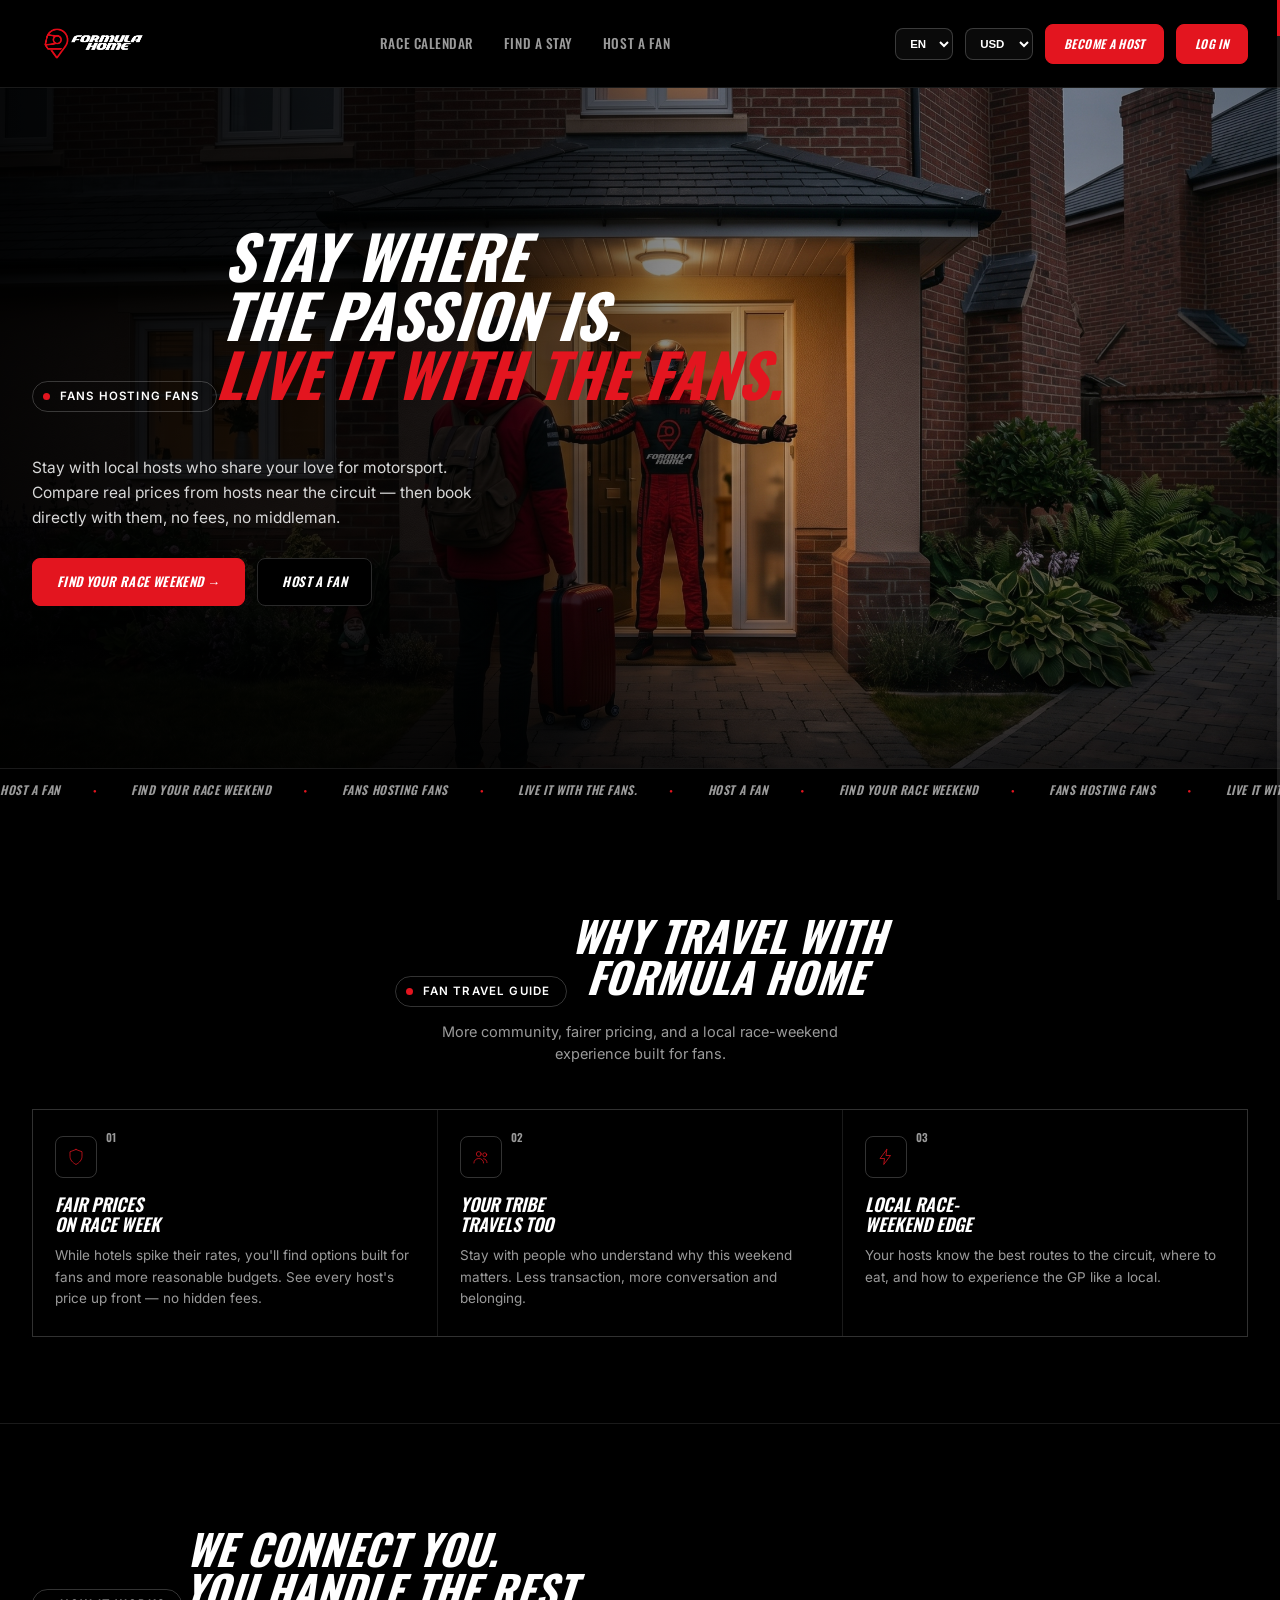
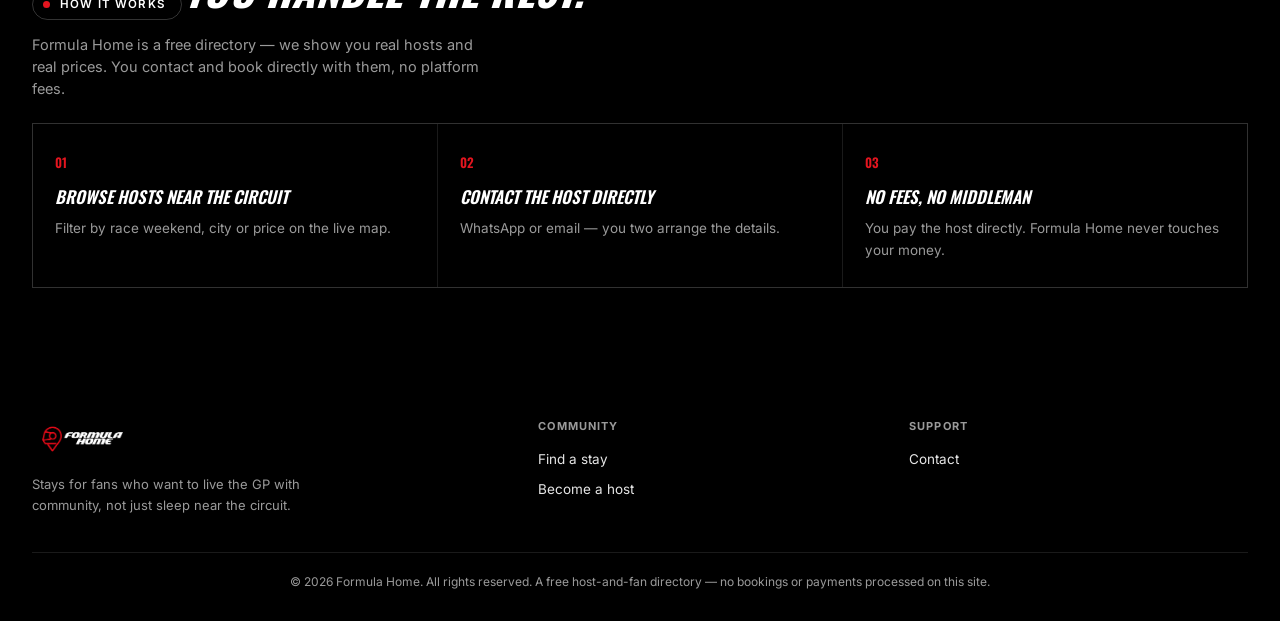
==== index.html @ 689ae849 "Formula Home: plataforma funcional (cuentas, anfitriones, reservas, chat, reseñas, admin) Co-Authore" ====
<!doctype html>
<html lang="es">
<head>
<meta charset="UTF-8" />
<meta name="viewport" content="width=device-width, initial-scale=1.0" />
<meta name="theme-color" content="#e20a16" />
<meta name="description" content="Formula Home conecta fans del motorsport con anfitriones y estadías para fines de semana de carrera." />
<title>Formula Home | Stay with motorsport fans</title>
<link rel="preconnect" href="https://fonts.googleapis.com">
<link rel="preconnect" href="https://fonts.gstatic.com" crossorigin>
<link href="https://fonts.googleapis.com/css2?family=Oswald:wght@400;500;600;700&family=Inter:wght@400;500;600;700&display=swap" rel="stylesheet">
<link rel="stylesheet" href="assets/style.css">
</head>
<body>

<div class="scroll-rail"><div class="fill" id="scroll-fill"></div></div>

<header class="nav">
  <div class="nav-top">
    <a href="index.html" class="logo"><img src="assets/logo.jpg" alt="Formula Home" /></a>
    <nav class="main-links">
      <a href="calendar.html" data-i18n="nav.calendar">Race calendar</a>
      <a href="search.html" data-i18n="nav.stay">Find a stay</a>
      <a href="host-register.html" data-i18n="nav.host">Host a fan</a>
    </nav>
    <div class="nav-right">
      <select class="lang-select" id="lang-select">
        <option value="en">EN</option>
        <option value="es">ES</option>
        <option value="pt">PT</option>
        <option value="fr">FR</option>
        <option value="de">DE</option>
        <option value="it">IT</option>
        <option value="ja">JA</option>
        <option value="zh">ZH</option>
      </select>
      <select class="currency-select" id="currency-select">
        <option value="USD">USD</option>
        <option value="EUR">EUR</option>
        <option value="GBP">GBP</option>
        <option value="ARS">ARS</option>
        <option value="BRL">BRL</option>
        <option value="MXN">MXN</option>
        <option value="JPY">JPY</option>
        <option value="CNY">CNY</option>
      </select>
      <a href="host-register.html" class="btn btn-small" data-i18n="nav.becomeHost">Become a host</a>
    </div>
    <button class="burger" id="burger" aria-label="Menu"><span></span><span></span><span></span></button>
  </div>
  <div class="mobile-menu" id="mobile-menu">
<div style="display:flex; gap:10px; margin:10px 0 4px;">
      <select class="lang-select" id="lang-select-mobile">
        <option value="en">EN</option>
        <option value="es">ES</option>
        <option value="pt">PT</option>
        <option value="fr">FR</option>
        <option value="de">DE</option>
        <option value="it">IT</option>
        <option value="ja">JA</option>
        <option value="zh">ZH</option>
      </select>
      <select class="currency-select" id="currency-select-mobile">
        <option value="USD">USD</option>
        <option value="EUR">EUR</option>
        <option value="GBP">GBP</option>
        <option value="ARS">ARS</option>
        <option value="BRL">BRL</option>
        <option value="MXN">MXN</option>
        <option value="JPY">JPY</option>
        <option value="CNY">CNY</option>
      </select>
    </div>
    <a href="calendar.html" data-i18n="nav.calendar">Race calendar</a>
    <a href="search.html" data-i18n="nav.stay">Find a stay</a>
    <a href="host-register.html" data-i18n="nav.host">Host a fan</a>
    <a href="host-register.html" class="btn" style="margin-top:8px;">Become a host</a>
  </div>
</header>

<main id="top">

  <section class="hero" style="padding:0; border-bottom:none;">
    <div class="hero-media">
      <img src="assets/hero.jpg" alt="Anfitrión con traje de motorsport recibiendo a un fan en la puerta de su casa" />
      <div class="hero-scrim"></div>
      <div class="hero-content">
        <div class="inner">
          <div class="eyebrow"><span class="dot"></span><span data-i18n="hero.eyebrow">Fans hosting fans</span></div>
          <h1 class="headline"><span data-i18n="hero.title1">Stay where</span><br/><span data-i18n="hero.title2">the passion is.</span><span class="accent" data-i18n="hero.title3">Live it with the fans.</span></h1>
          <p class="sub" data-i18n="hero.sub">Stay with local hosts who share your love for motorsport. Compare real prices from hosts near the circuit — then book directly with them, no fees, no middleman.</p>
          <div class="hero-actions">
            <a href="calendar.html" class="btn" data-i18n="hero.cta1">Find your race weekend →</a>
            <a href="host-register.html" class="btn btn-ghost" data-i18n="hero.cta2">Host a fan</a>
          </div>
          <div class="live-count" id="live-count"></div>
        </div>
      </div>
    </div>
    <div class="ticker-strip">
      <div class="ticker-track">
        <span data-i18n="hero.cta2">Host a fan</span><span data-i18n="ticker.findRace">Find your race weekend</span><span data-i18n="hero.eyebrow">Fans hosting fans</span><span data-i18n="hero.title3">Live it with the fans.</span>
        <span data-i18n="hero.cta2">Host a fan</span><span data-i18n="ticker.findRace">Find your race weekend</span><span data-i18n="hero.eyebrow">Fans hosting fans</span><span data-i18n="hero.title3">Live it with the fans.</span>
      </div>
    </div>
  </section>

  <section id="como-funciona">
    <div class="wrap">
      <div class="sec-head" style="text-align:center; margin:0 auto 44px; max-width:640px;">
        <div class="eyebrow" style="margin:0 auto;"><span class="dot"></span><span data-i18n="why.eyebrow">Fan travel guide</span></div>
        <h2 class="headline"><span data-i18n="why.title1">Why travel with</span><br/><span data-i18n="why.title2">Formula Home</span></h2>
        <p style="margin-left:auto; margin-right:auto;" data-i18n="why.sub">More community, fairer pricing, and a local race-weekend experience built for fans.</p>
      </div>
      <div class="why-grid">
        <div class="why-card">
          <div class="icon"><span class="num">01</span>
            <svg viewBox="0 0 24 24" fill="none" stroke-linecap="round" stroke-linejoin="round"><path d="M12 2l8 3v6c0 5-3.5 8.5-8 11-4.5-2.5-8-6-8-11V5l8-3z"/></svg>
          </div>
          <h3 data-i18n="why.card1.title">Fair prices<br/>on race week</h3>
          <p data-i18n="why.card1.body">While hotels spike their rates, you'll find options built for fans and more reasonable budgets. See every host's price up front — no hidden fees.</p>
        </div>
        <div class="why-card">
          <div class="icon"><span class="num">02</span>
            <svg viewBox="0 0 24 24" fill="none" stroke-linecap="round" stroke-linejoin="round"><circle cx="9" cy="8" r="3.2"/><path d="M2.5 20c0-3.5 2.9-6 6.5-6s6.5 2.5 6.5 6"/><circle cx="17" cy="9" r="2.6"/><path d="M15.5 14.3c2.7.4 4.5 2.4 4.5 5.2"/></svg>
          </div>
          <h3 data-i18n="why.card2.title">Your tribe<br/>travels too</h3>
          <p data-i18n="why.card2.body">Stay with people who understand why this weekend matters. Less transaction, more conversation and belonging.</p>
        </div>
        <div class="why-card">
          <div class="icon"><span class="num">03</span>
            <svg viewBox="0 0 24 24" fill="none" stroke-linecap="round" stroke-linejoin="round"><path d="M13 2 4 14h6l-1 8 9-12h-6l1-8z"/></svg>
          </div>
          <h3 data-i18n="why.card3.title">Local race-<br/>weekend edge</h3>
          <p data-i18n="why.card3.body">Your hosts know the best routes to the circuit, where to eat, and how to experience the GP like a local.</p>
        </div>
      </div>
    </div>
  </section>

  <section id="como-funciona-2" style="border-bottom:none;">
    <div class="wrap">
      <div class="sec-head" style="margin-bottom:24px;">
        <div class="eyebrow"><span class="dot"></span><span data-i18n="how.eyebrow">How it works</span></div>
        <h2 class="headline"><span data-i18n="how.title1">We connect you.</span><br/><span data-i18n="how.title2">You handle the rest.</span></h2>
        <p data-i18n="how.sub">Formula Home is a free directory — we show you real hosts and real prices. You contact and book directly with them, no platform fees.</p>
      </div>
      <div class="how-grid">
        <div class="how-card">
          <span class="step-num">01</span>
          <h4 data-i18n="how.card1.title">Browse hosts near the circuit</h4>
          <p data-i18n="how.card1.body">Filter by race weekend, city or price on the live map.</p>
        </div>
        <div class="how-card">
          <span class="step-num">02</span>
          <h4 data-i18n="how.card2.title">Contact the host directly</h4>
          <p data-i18n="how.card2.body">WhatsApp or email — you two arrange the details.</p>
        </div>
        <div class="how-card">
          <span class="step-num">03</span>
          <h4 data-i18n="how.card3.title">No fees, no middleman</h4>
          <p data-i18n="how.card3.body">You pay the host directly. Formula Home never touches your money.</p>
        </div>
      </div>
    </div>
  </section>

</main>

<footer>
  <div class="wrap">
    <div class="foot-top">
      <div class="foot-brand">
        <img src="assets/logo.jpg" alt="Formula Home" />
        <p data-i18n="foot.tagline">Stays for fans who want to live the GP with community, not just sleep near the circuit.</p>
      </div>
      <div class="foot-col">
        <h4 data-i18n="foot.community">Community</h4>
        <a href="search.html" data-i18n="nav.stay">Find a stay</a>
        <a href="host-register.html" data-i18n="foot.becomeHost">Become a host</a>
      </div>
      <div class="foot-col">
        <h4 data-i18n="foot.support">Support</h4>
        <a href="mailto:info@formula-home.com" data-i18n="foot.contact">Contact</a>
      </div>
    </div>
    <div class="foot-bottom" data-i18n="foot.copyright">© 2026 Formula Home. All rights reserved. A free host-and-fan directory — no bookings or payments processed on this site.</div>
  </div>
</footer>

<script src="assets/supabase.js"></script>
<script src="assets/i18n.js"></script>
<script src="assets/i18n-platform.js"></script>
<script src="assets/config.js"></script>
<script src="assets/app.js"></script>
<script>
  document.getElementById('burger').addEventListener('click', () => {
    document.getElementById('mobile-menu').classList.toggle('open');
  });

  // language + currency (desktop + mobile controls kept in sync)
  applyI18n();
  const langSelects = [document.getElementById('lang-select'), document.getElementById('lang-select-mobile')].filter(Boolean);
  const currencySelects = [document.getElementById('currency-select'), document.getElementById('currency-select-mobile')].filter(Boolean);
  langSelects.forEach(sel => { sel.value = getLang(); sel.addEventListener('change', () => {
    setLang(sel.value);
    langSelects.forEach(s => s.value = sel.value);
    if(typeof onLangChange === 'function') onLangChange();
  }); });
  currencySelects.forEach(sel => { sel.value = getDisplayCurrency(); sel.addEventListener('change', () => {
    setDisplayCurrency(sel.value);
    currencySelects.forEach(s => s.value = sel.value);
    if(typeof onCurrencyChange === 'function') onCurrencyChange();
  }); });

  const fill = document.getElementById('scroll-fill');
  window.addEventListener('scroll', () => {
    const h = document.documentElement;
    const pct = (h.scrollTop) / (h.scrollHeight - h.clientHeight) * 100;
    fill.style.height = Math.max(4, pct) + '%';
  });

  const revealEls = document.querySelectorAll('section');
  revealEls.forEach(el => el.classList.add('reveal'));
  const io = new IntersectionObserver((entries) => {
    entries.forEach(entry => { if(entry.isIntersecting){ entry.target.classList.add('in'); } });
  }, { threshold: 0.08 });
  revealEls.forEach(el => io.observe(el));

  // live host count
  let liveHostCount = null;
  function renderLiveCount(){
    if(liveHostCount === null) return;
    document.getElementById('live-count').innerHTML =
      `<span class="dot-live"></span> ${liveHostCount} ${t('hero.liveCountSuffix')}`;
  }
  function onLangChange(){ renderLiveCount(); }
  FH.initNav();
  (async () => {
    try{
      const { count, error } = await supabaseClient
        .from('hosts')
        .select('id', { count: 'exact', head: true })
        .eq('status', 'approved');
      if(!error && count !== null){
        liveHostCount = count;
        renderLiveCount();
      }
    }catch(e){}
  })();
</script>

</body>
</html>
---- assets/style.css ----
:root{
  --bg:#000000;
  --panel:#0a0a0a;
  --red:#e3151f;
  --red-dark:#a80d15;
  --line: rgba(255,255,255,0.10);
  --line-strong: rgba(255,255,255,0.20);
  --steel:#9a9a9a;
}
*{box-sizing:border-box; margin:0; padding:0;}
html{scroll-behavior:smooth;}
body{
  background:var(--bg);
  color:#fff;
  font-family:'Inter', sans-serif;
  line-height:1.5;
  overflow-x:hidden;
}
a{color:inherit; text-decoration:none;}
img{display:block; max-width:100%;}
button{font-family:inherit; cursor:pointer;}
::selection{ background:var(--red); color:#fff; }
:focus-visible{ outline:2px solid var(--red); outline-offset:3px; }
.wrap{ max-width:1320px; margin:0 auto; padding:0 24px; }
@media(min-width:640px){ .wrap{ padding:0 32px; } }

.headline{
  font-family:'Oswald', sans-serif;
  font-weight:700;
  font-style:italic;
  text-transform:uppercase;
  letter-spacing:0.005em;
  transform:skewX(-4deg);
  display:inline-block;
  line-height:0.98;
}
.eyebrow{
  display:inline-flex; align-items:center; gap:10px;
  border:1px solid var(--line-strong);
  border-radius:999px;
  padding:6px 16px 6px 10px;
  font-size:11.5px; letter-spacing:0.1em; text-transform:uppercase; color:#fff;
  font-weight:600;
}
.eyebrow .dot{ width:7px; height:7px; border-radius:50%; background:var(--red); flex-shrink:0; }

@media (prefers-reduced-motion: reduce){
  *{ animation-duration:0.01ms !important; animation-iteration-count:1 !important; transition-duration:0.01ms !important; scroll-behavior:auto !important; }
}

.scroll-rail{ position:fixed; top:0; right:0; width:3px; height:100vh; z-index:200; background:var(--line); }
.scroll-rail .fill{ position:absolute; top:0; left:0; width:100%; background:var(--red); height:14%; }

/* ---------- NAV ---------- */
header.nav{ position:sticky; top:0; z-index:100; background:#000; border-bottom:1px solid var(--line); }
.nav-top{
  max-width:1320px; margin:0 auto; padding:16px 20px;
  display:flex; align-items:center; justify-content:space-between; gap:16px;
}
@media(min-width:640px){ .nav-top{ padding:18px 32px; } }
.logo img{ height:42px; width:auto; }
@media(min-width:640px){ .logo img{ height:51px; } }
.main-links{ display:none; gap:30px; }
@media(min-width:820px){ .main-links{ display:flex; } }
.main-links a{ font-family:'Oswald',sans-serif; font-weight:500; font-size:13.5px; text-transform:uppercase; letter-spacing:0.04em; color:var(--steel); }
.main-links a:hover, .main-links a.active-link{ color:#fff; }
.nav-right{ display:none; align-items:center; gap:12px; }
@media(min-width:820px){ .nav-right{ display:flex; } }
.lang-select, .currency-select{
  background:#0a0a0a; border:1px solid var(--line-strong); border-radius:8px;
  color:#fff; font-size:11.5px; font-weight:700; padding:8px 10px; cursor:pointer;
}
.lang-select{ max-width:92px; }

/* ---------- package builder ---------- */
.pkg-box{ border:1px solid var(--line-strong); border-radius:12px; padding:24px; margin-top:24px; }
.pkg-step{ display:flex; gap:14px; align-items:flex-start; padding:16px 0; border-top:1px solid var(--line); }
.pkg-step:first-child{ border-top:none; }
.pkg-step .step-badge{
  width:26px; height:26px; border-radius:50%; border:1px solid var(--line-strong); flex-shrink:0;
  display:flex; align-items:center; justify-content:center; font-size:12px; font-weight:700; font-family:'Oswald',sans-serif;
}
.pkg-step.done .step-badge{ background:var(--red); border-color:var(--red); }
.pkg-step .step-body{ flex:1; }
.pkg-step .step-body b{ font-family:'Oswald',sans-serif; font-weight:600; font-style:italic; font-size:14.5px; text-transform:uppercase; display:block; margin-bottom:6px; }
.pkg-step .step-body p{ font-size:13px; color:var(--steel); margin-bottom:10px; }
.pkg-inline-row{ display:flex; gap:10px; flex-wrap:wrap; align-items:center; }
.pkg-inline-row input, .pkg-inline-row select{
  background:#0a0a0a; border:1px solid var(--line-strong); border-radius:8px; padding:9px 12px; color:#fff; font-size:13px;
}
.pkg-inline-row input[type=number]{ width:110px; }
.pkg-add-btn{
  background:transparent; border:1px solid var(--red); color:var(--red); border-radius:8px; padding:9px 16px;
  font-family:'Oswald',sans-serif; font-weight:600; font-style:italic; font-size:12.5px; text-transform:uppercase;
}
.pkg-summary{ background:#0a0a0a; border:1px solid var(--line-strong); border-radius:10px; padding:20px; margin-top:20px; display:none; }
.pkg-summary.show{ display:block; }
.pkg-summary .row{ display:flex; justify-content:space-between; padding:9px 0; border-bottom:1px solid var(--line); font-size:13.5px; }
.pkg-summary .row:last-of-type{ border-bottom:none; }
.pkg-summary .row.total{ font-family:'Oswald',sans-serif; font-weight:700; font-size:16px; color:var(--red); border-top:1px solid var(--line-strong); margin-top:6px; padding-top:14px; }
.pkg-actions{ display:flex; gap:10px; margin-top:16px; flex-wrap:wrap; }

/* motorsport tips */
.tips-list{ display:flex; flex-direction:column; gap:12px; }
.tip-row{ display:flex; gap:12px; align-items:flex-start; border:1px solid var(--line-strong); border-radius:10px; padding:16px; }
.tip-row .flag{ width:26px; height:26px; border-radius:6px; background:rgba(227,21,31,0.15); border:1px solid var(--red); flex-shrink:0; display:flex; align-items:center; justify-content:center; font-size:12px; }
.tip-row p{ font-size:13.5px; color:#ddd; line-height:1.6; }

@media print{
  header.nav, footer, .plan-section:not(.print-section){ display:none !important; }
  body{ background:#fff; color:#000; }
}

.burger{ display:flex; flex-direction:column; justify-content:center; gap:5px; width:26px; height:20px; background:none; border:none; }
.burger span{ display:block; height:2px; background:#fff; border-radius:1px; }
@media(min-width:820px){ .burger{ display:none; } }
.mobile-menu{
  display:none; flex-direction:column; gap:2px; padding:0 20px 18px; border-top:1px solid var(--line);
}
.mobile-menu.open{ display:flex; padding-top:14px; }
.mobile-menu a{ padding:12px 4px; font-family:'Oswald',sans-serif; font-weight:500; font-size:14px; text-transform:uppercase; border-bottom:1px solid var(--line); }

.btn{
  display:inline-flex; align-items:center; gap:8px;
  padding:13px 24px;
  font-family:'Oswald',sans-serif; font-weight:600; font-style:italic; font-size:13px;
  text-transform:uppercase; letter-spacing:0.03em;
  border-radius:8px; border:1px solid var(--red);
  background:var(--red); color:#fff;
  transition:background .2s, transform .15s;
}
.btn:hover{ background:var(--red-dark); transform:translateY(-1px); }
.btn-ghost{ background:#000; border:1px solid #2a2a2a; }
.btn-ghost:hover{ background:#111; transform:none; }
.btn-small{ padding:10px 18px; font-size:12px; }

/* ---------- HERO ---------- */
.hero{ position:relative; }
.hero-media{ position:relative; height:min(78vh, 680px); min-height:420px; overflow:hidden; }
.hero-media img{ width:100%; height:100%; object-fit:cover; object-position:65% 30%; }
.hero-scrim{
  position:absolute; inset:0;
  background:
    linear-gradient(90deg, rgba(0,0,0,0.94) 0%, rgba(0,0,0,0.78) 36%, rgba(0,0,0,0.2) 66%, rgba(0,0,0,0.4) 100%),
    linear-gradient(0deg, rgba(0,0,0,0.6) 0%, transparent 30%);
}
.hero-content{ position:absolute; inset:0; display:flex; flex-direction:column; justify-content:center; padding:0 20px; }
@media(min-width:640px){ .hero-content{ padding:0 32px; } }
.hero-content .inner{ max-width:1320px; margin:0 auto; width:100%; }
.hero .eyebrow{ margin-bottom:22px; }
.hero h1{ font-size:clamp(30px, 6.5vw, 60px); color:#fff; max-width:720px; }
.hero h1 .accent{ color:var(--red); display:block; }
.hero p.sub{ max-width:460px; margin-top:22px; color:#d8d8d8; font-size:14.5px; line-height:1.6; }
@media(min-width:640px){ .hero p.sub{ font-size:15.5px; } }
.hero-actions{ display:flex; gap:12px; margin-top:28px; flex-wrap:wrap; }
.live-count{ margin-top:24px; font-size:12.5px; color:var(--steel); display:flex; align-items:center; gap:8px; }
.dot-live{ width:7px; height:7px; border-radius:50%; background:#4ade80; display:inline-block; animation:pulse 2s infinite; }
@keyframes pulse{ 0%,100%{opacity:1;} 50%{opacity:.35;} }

.ticker-strip{ border-top:1px solid var(--line); overflow:hidden; white-space:nowrap; }
.ticker-track{ display:inline-flex; align-items:center; gap:34px; padding:12px 0; animation: ticker 26s linear infinite; }
@keyframes ticker{ 0%{ transform:translateX(0); } 100%{ transform:translateX(-50%); } }
.ticker-track span{
  font-family:'Oswald',sans-serif; font-weight:600; font-style:italic;
  font-size:12px; text-transform:uppercase; letter-spacing:0.05em; color:var(--steel);
  display:inline-flex; align-items:center; gap:10px;
}
.ticker-track span::after{ content:'●'; color:var(--red); font-size:6px; margin-left:22px; }

/* ---------- SECTIONS ---------- */
section{ padding:64px 0; border-bottom:1px solid var(--line); }
@media(min-width:640px){ section{ padding:86px 0; } }
.sec-head{ margin-bottom:36px; }
@media(min-width:640px){ .sec-head{ margin-bottom:44px; } }
.sec-head h2{ font-size:clamp(26px, 5vw, 42px); margin-top:18px; color:#fff; }
.sec-head p{ color:var(--steel); margin-top:14px; max-width:460px; font-size:14.5px; }

.why-grid{ display:grid; grid-template-columns:1fr; gap:1px; background:var(--line); border:1px solid var(--line); margin-top:8px; }
@media(min-width:640px){ .why-grid{ grid-template-columns:repeat(3,1fr); } }
.why-card{ background:#000; padding:26px 22px; }
.why-card .icon{
  width:42px; height:42px; border-radius:8px; border:1px solid var(--line-strong);
  display:flex; align-items:center; justify-content:center; margin-bottom:16px; position:relative;
}
.why-card .icon svg{ width:18px; height:18px; stroke:var(--red); }
.why-card .num{ position:absolute; top:-8px; left:50px; font-family:'Oswald',sans-serif; font-size:11px; color:var(--steel); font-weight:600; }
.why-card h3{ font-family:'Oswald',sans-serif; font-weight:600; font-style:italic; font-size:18px; text-transform:uppercase; line-height:1.15; margin-bottom:10px; }
.why-card p{ font-size:13.5px; color:var(--steel); line-height:1.6; }

.how-grid{ display:grid; grid-template-columns:1fr; gap:1px; background:var(--line); border:1px solid var(--line); margin-top:8px; }
@media(min-width:640px){ .how-grid{ grid-template-columns:repeat(3,1fr); } }
.how-card{ background:#000; padding:26px 22px; }
.how-card .step-num{ font-family:'Oswald',sans-serif; color:var(--red); font-size:13px; font-weight:600; }
.how-card h4{ font-family:'Oswald',sans-serif; font-weight:600; font-style:italic; font-size:17px; text-transform:uppercase; margin:10px 0 8px; }
.how-card p{ font-size:13.5px; color:var(--steel); line-height:1.6; }

/* ---------- FOOTER ---------- */
footer{ padding:44px 0 30px; }
.foot-top{ display:grid; grid-template-columns:1fr; gap:32px; }
@media(min-width:820px){ .foot-top{ grid-template-columns:1.4fr 1fr 1fr; } }
.foot-brand img{ height:42px; margin-bottom:14px; }
.foot-brand p{ color:var(--steel); font-size:13px; max-width:280px; line-height:1.6; }
.foot-col h4{ font-size:11px; letter-spacing:0.1em; text-transform:uppercase; color:var(--steel); margin-bottom:14px; }
.foot-col a{ display:block; font-size:13.5px; color:#e6e6e6; margin-bottom:10px; }
.foot-col a:hover{ color:var(--red); }
.foot-bottom{ margin-top:36px; padding-top:20px; border-top:1px solid var(--line); text-align:center; font-size:12px; color:var(--steel); }

.reveal{ opacity:0; transform:translateY(16px); transition:opacity .6s ease, transform .6s ease; }
.reveal.in{ opacity:1; transform:translateY(0); }

/* ===== Platform (accounts, bookings, panels) ===== */
.form-page{ padding:48px 0 90px; }
.form-head{ max-width:640px; margin-bottom:36px; }
.form-head p{ color:var(--steel); margin-top:14px; font-size:15px; }
.field-group{ margin-bottom:18px; }
.field-group label{ display:block; font-size:11.5px; letter-spacing:0.06em; text-transform:uppercase; color:var(--steel); margin-bottom:8px; font-weight:600; }
.field-group input, .field-group select, .field-group textarea{
  width:100%; background:#0a0a0a; border:1px solid var(--line-strong); border-radius:8px;
  padding:13px 16px; color:#fff; font-family:'Inter',sans-serif; font-size:14px;
}
.field-group input:focus, .field-group select:focus, .field-group textarea:focus{ outline:none; border-color:var(--red); }
.field-row{ display:grid; grid-template-columns:1fr 1fr; gap:14px; }
.status-msg{ margin-top:14px; font-size:13.5px; min-height:1em; }
.status-msg.ok{ color:#4ade80; } .status-msg.err{ color:#f87171; }
.panel{ background:var(--panel); border:1px solid var(--line); border-radius:14px; padding:22px; margin-bottom:18px; }
.panel h3{ font-family:'Oswald',sans-serif; text-transform:uppercase; font-size:18px; letter-spacing:0.02em; margin-bottom:14px; }
.panel-head{ display:flex; align-items:center; justify-content:space-between; gap:12px; flex-wrap:wrap; margin-bottom:14px; }
.panel-head h3{ margin:0; }
.muted{ color:var(--steel); font-size:13.5px; }
.btn-row{ display:flex; gap:10px; flex-wrap:wrap; margin-top:12px; }
.btn-danger{ background:#2a0a0c; border:1px solid #5a1a1e; }
.btn-danger:hover{ background:#3a0d10; transform:none; }
.btn[disabled]{ opacity:0.55; cursor:not-allowed; }
.badge{ display:inline-block; font-size:11px; font-weight:700; letter-spacing:0.05em; text-transform:uppercase; padding:4px 10px; border-radius:999px; border:1px solid var(--line-strong); color:#ddd; }
.b-requested,.b-pending{ border-color:#a16207; color:#facc15; }
.b-accepted,.b-approved{ border-color:#166534; color:#4ade80; }
.b-declined,.b-rejected,.b-cancelled{ border-color:#7f1d1d; color:#f87171; }
.b-paused{ border-color:#52525b; color:#a1a1aa; }
.auth-card{ max-width:460px; }
.tabs{ display:flex; gap:8px; margin-bottom:22px; }
.tab{ flex:1; padding:12px; border:1px solid var(--line-strong); border-radius:999px; background:transparent; color:#fff; font-weight:600; font-size:13px; }
.tab.active{ background:var(--red); border-color:var(--red); }
.link-btn{ background:none; border:none; color:var(--steel); text-decoration:underline; font-size:13px; padding:0; margin-top:10px; }
.item{ border:1px solid var(--line); border-radius:12px; padding:16px; margin-bottom:12px; background:#050505; }
.item-top{ display:flex; justify-content:space-between; gap:12px; flex-wrap:wrap; align-items:flex-start; }
.item h4{ font-size:16px; margin-bottom:2px; }
.item .sub{ color:var(--steel); font-size:13px; }
.item .msg{ margin-top:8px; font-size:13.5px; color:#ddd; border-left:2px solid var(--line-strong); padding-left:10px; }
.contact-box{ margin-top:10px; padding:10px 12px; border:1px dashed var(--line-strong); border-radius:8px; font-size:13.5px; }
.thumb-row{ display:flex; gap:10px; flex-wrap:wrap; margin-top:8px; }
.thumb{ position:relative; width:96px; height:72px; border-radius:8px; overflow:hidden; border:1px solid var(--line-strong); }
.thumb img{ width:100%; height:100%; object-fit:cover; }
.thumb button{ position:absolute; top:3px; right:3px; background:rgba(0,0,0,0.75); color:#fff; border:none; border-radius:6px; font-size:11px; padding:2px 6px; }
.th-list{ max-height:240px; overflow:auto; display:flex; flex-direction:column; gap:8px; margin:10px 0; padding:4px; }
.th-msg{ max-width:82%; padding:8px 12px; border-radius:12px; font-size:13.5px; background:#151515; }
.th-msg.mine{ align-self:flex-end; background:rgba(227,21,31,0.22); }
.th-time{ font-size:10.5px; color:var(--steel); margin-top:2px; }
.th-empty{ color:var(--steel); font-size:13px; }
.th-form{ display:flex; gap:8px; } .th-form input{ flex:1; background:#0a0a0a; border:1px solid var(--line-strong); border-radius:8px; padding:10px 12px; color:#fff; font-size:14px; }
.stars{ display:inline-flex; gap:4px; } .stars button{ background:none; border:none; font-size:24px; color:#444; padding:0; } .stars button.on{ color:#facc15; }
.stat-row{ display:grid; grid-template-columns:repeat(auto-fit,minmax(140px,1fr)); gap:12px; margin-bottom:18px; }
.stat{ background:var(--panel); border:1px solid var(--line); border-radius:12px; padding:16px; } .stat b{ display:block; font-size:26px; font-family:'Oswald',sans-serif; } .stat span{ color:var(--steel); font-size:12px; text-transform:uppercase; letter-spacing:0.05em; }
/* listing page */
.ls-grid{ display:grid; grid-template-columns:1fr; gap:28px; }
@media(min-width:900px){ .ls-grid{ grid-template-columns:1.4fr 1fr; } }
.gallery{ display:grid; grid-template-columns:2fr 1fr; gap:8px; margin-bottom:22px; }
.gallery img{ width:100%; height:100%; object-fit:cover; border-radius:10px; }
.gallery .g-main{ grid-row:span 2; min-height:260px; } .gallery.one{ grid-template-columns:1fr; }
.ph-empty{ background:#0a0a0a; border:1px dashed var(--line-strong); border-radius:10px; min-height:200px; display:flex; align-items:center; justify-content:center; color:var(--steel); margin-bottom:22px; }
.book-box{ position:sticky; top:96px; }
.price-big{ font-family:'Oswald',sans-serif; font-size:30px; }
.busy-list{ font-size:13px; color:var(--steel); margin-top:6px; }
#ls-map{ height:260px; border-radius:10px; border:1px solid var(--line-strong); margin-top:12px; }
.review{ border-top:1px solid var(--line); padding:12px 0; font-size:14px; } .review .who{ font-weight:600; } .review .rt{ color:#facc15; }
.host-card .thumb-card{ width:100%; height:120px; object-fit:cover; border-radius:8px; margin-bottom:10px; }
.fh-acct{ white-space:nowrap; }
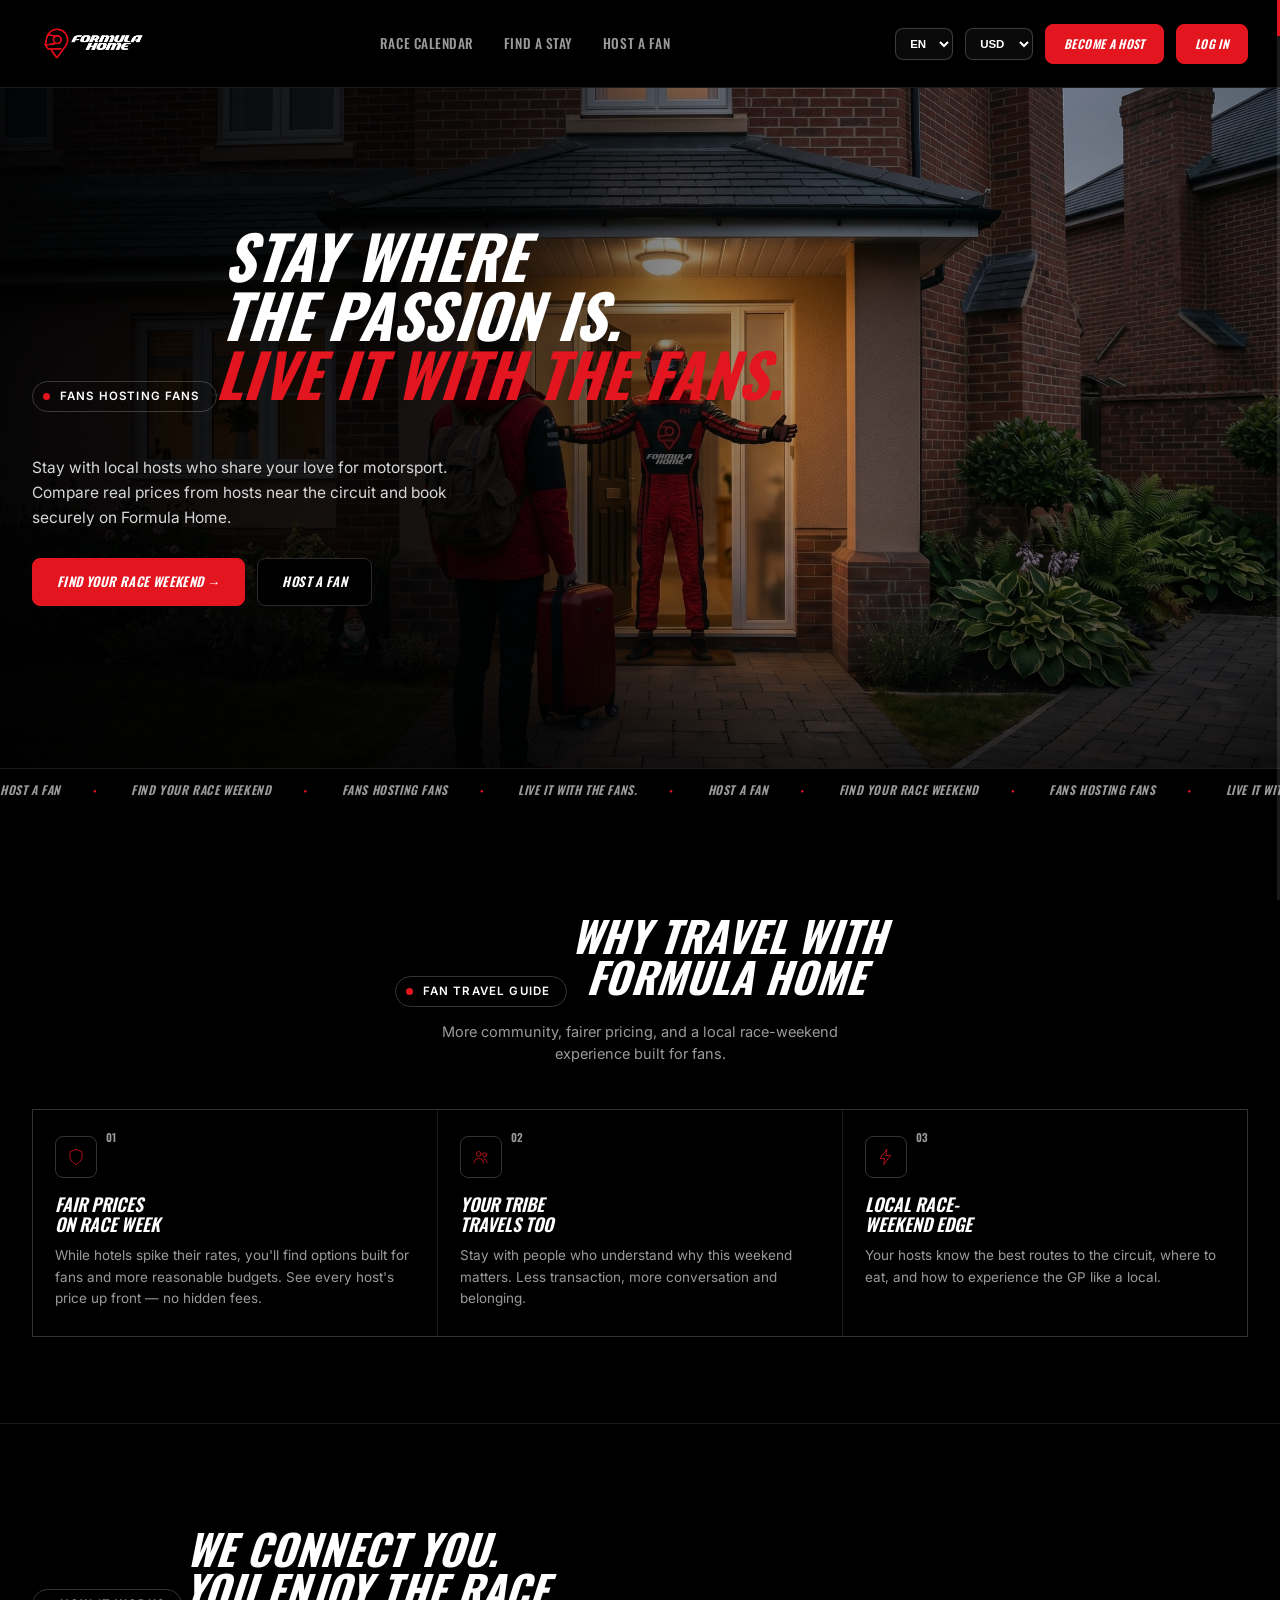
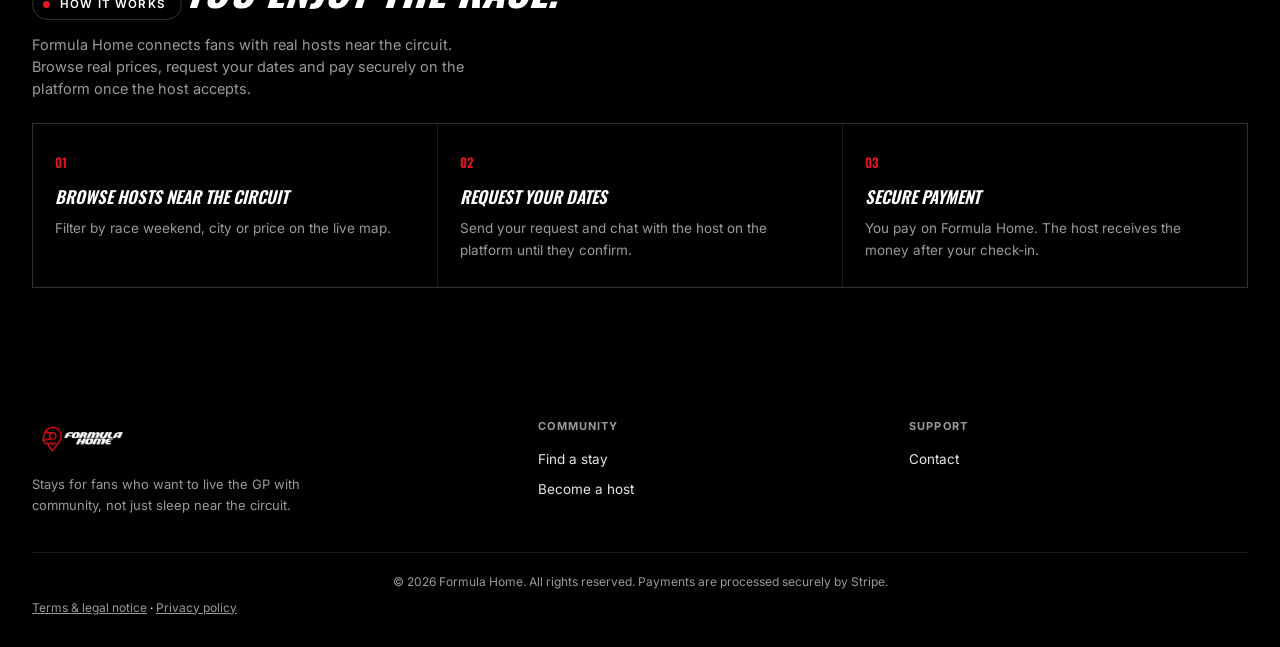
==== commit eef4699c: "Casas de ejemplo (link ?demo=1), ficha del anfitrión y marca EJEMPLO; ocultas del sitio público Co-A" ====
--- a/index.html
+++ b/index.html
@@ -241,7 +241,8 @@
       const { count, error } = await supabaseClient
         .from('hosts')
         .select('id', { count: 'exact', head: true })
-        .eq('status', 'approved');
+        .eq('status', 'approved')
+        .eq('is_demo', false);
       if(!error && count !== null){
         liveHostCount = count;
         renderLiveCount();
--- a/assets/style.css
+++ b/assets/style.css
@@ -274,3 +274,70 @@
 .review{ border-top:1px solid var(--line); padding:12px 0; font-size:14px; } .review .who{ font-weight:600; } .review .rt{ color:#facc15; }
 .host-card .thumb-card{ width:100%; height:120px; object-fit:cover; border-radius:8px; margin-bottom:10px; }
 .fh-acct{ white-space:nowrap; }
+
+/* checkbox chips (rules / amenities) */
+.chip-grid{ display:flex; flex-wrap:wrap; gap:8px; margin-top:6px; }
+.chip-check{ position:relative; cursor:pointer; }
+.chip-check input{ position:absolute; opacity:0; pointer-events:none; }
+.chip-check span.chip{ display:inline-flex; align-items:center; gap:8px; padding:10px 14px; border:1px solid var(--line); border-radius:999px; font-size:14px; background:var(--panel); color:var(--muted,#a1a1aa); transition:.12s; user-select:none; }
+.chip-check input:checked + span.chip{ border-color:var(--red,#e20a16); background:rgba(226,10,22,.14); color:#fff; }
+.chip-check input:focus-visible + span.chip{ outline:2px solid var(--red,#e20a16); outline-offset:2px; }
+.chip-check .ft-ic{ font-size:17px; line-height:1; }
+.ft-chip{ display:inline-flex; align-items:center; gap:8px; padding:8px 13px; margin:0 8px 8px 0; border:1px solid var(--line); border-radius:999px; font-size:14px; }
+.ft-ic{ font-size:16px; line-height:1; }
+
+/* host form map picker */
+#map-picker{ height:360px; border-radius:12px; border:1px solid var(--line-strong); overflow:hidden; margin-top:6px; background:#111; }
+.map-hint{ font-size:13px; color:var(--muted,#a1a1aa); margin-top:8px; }
+
+/* host form, step cards (Airbnb-style) */
+.hf{ max-width:780px; margin:0 auto; display:flex; flex-direction:column; gap:18px; }
+.hf-sec{ background:var(--panel); border:1px solid var(--line); border-radius:16px; padding:24px 24px 8px; }
+.hf-head{ display:flex; align-items:center; gap:14px; margin-bottom:18px; }
+.hf-head h2{ font-family:'Oswald',sans-serif; font-size:21px; text-transform:uppercase; letter-spacing:.02em; margin:0; }
+.hf-n{ width:34px; height:34px; border-radius:50%; background:var(--red); color:#fff; display:flex; align-items:center; justify-content:center; font-family:'Oswald',sans-serif; font-weight:700; flex:none; }
+.hf-submit{ padding:6px 0 30px; }
+@media(max-width:560px){ .hf-sec{ padding:18px 16px 4px; } }
+
+/* contact method pills */
+.radio-row{ display:flex; flex-wrap:wrap; gap:8px; }
+.radio-pill{ position:relative; cursor:pointer; padding:10px 18px; border:1px solid var(--line-strong); border-radius:999px; font-size:14px; color:#d4d4d8; background:var(--panel); user-select:none; }
+.radio-pill input{ position:absolute; opacity:0; pointer-events:none; }
+.radio-pill.active{ border-color:var(--red); background:rgba(226,10,22,.14); color:#fff; }
+
+/* ratings + reviews */
+.rt-badge{ display:inline-flex; align-items:center; gap:9px; }
+.rt-score{ background:var(--red); color:#fff; font-family:'Oswald',sans-serif; font-weight:700; font-size:16px; min-width:38px; height:34px; padding:0 8px; display:inline-flex; align-items:center; justify-content:center; border-radius:9px 9px 9px 2px; }
+.rt-txt{ display:flex; flex-direction:column; line-height:1.15; text-align:left; }
+.rt-txt b{ font-size:13px; } .rt-txt small{ font-size:11.5px; color:var(--steel,#a1a1aa); }
+.rt-new{ font-size:11.5px; border:1px solid var(--line-strong); border-radius:999px; padding:3px 10px; color:#d4d4d8; }
+.rv-sum{ display:flex; gap:26px; flex-wrap:wrap; align-items:center; padding-bottom:16px; margin-bottom:6px; border-bottom:1px solid var(--line); }
+.rv-big{ text-align:center; min-width:96px; } .rv-big .n{ font-family:'Oswald',sans-serif; font-weight:700; font-size:46px; line-height:1; }
+.rv-big .st{ color:#facc15; letter-spacing:2px; font-size:15px; margin-top:6px; } .rv-big small{ display:block; color:var(--steel,#a1a1aa); font-size:12px; margin-top:4px; }
+.rv-bars{ flex:1; min-width:200px; display:flex; flex-direction:column; gap:6px; }
+.rv-bar{ display:flex; align-items:center; gap:10px; font-size:12.5px; color:#d4d4d8; }
+.rv-bar .tr{ flex:1; height:7px; background:#1f1f23; border-radius:99px; overflow:hidden; } .rv-bar .tr i{ display:block; height:100%; background:#facc15; border-radius:99px; } .rv-bar .c{ width:24px; text-align:right; color:var(--steel,#a1a1aa); }
+.rv-card{ display:flex; gap:14px; padding:16px 0; border-top:1px solid var(--line); } .rv-sum + .rv-card{ border-top:none; }
+.rv-av{ flex:none; width:42px; height:42px; border-radius:50%; background:#26262b; display:flex; align-items:center; justify-content:center; font-family:'Oswald',sans-serif; font-weight:600; font-size:17px; }
+.rv-main{ flex:1; min-width:0; } .rv-top{ display:flex; align-items:baseline; gap:10px; flex-wrap:wrap; } .rv-top b{ font-size:14.5px; } .rv-top .d{ color:var(--steel,#a1a1aa); font-size:12.5px; }
+.rv-stars{ color:#facc15; letter-spacing:1px; font-size:13px; margin-top:2px; } .rv-text{ margin-top:8px; font-size:14.5px; line-height:1.55; white-space:pre-line; }
+.host-card .toprow{ display:flex; justify-content:space-between; gap:10px; align-items:flex-start; }
+
+/* ===== Payments (Stripe) ===== */
+.test-banner{ margin:10px 0; padding:10px 14px; border:1px dashed #f59e0b; border-radius:10px; color:#fbbf24; font-size:13px; line-height:1.4; background:rgba(245,158,11,.06); }
+.b-pay-paid{ border-color:#166534; color:#4ade80; }
+.b-pay-unpaid,.b-pay-pending{ border-color:#92400e; color:#fbbf24; }
+.b-pay-refunded{ border-color:#1e3a8a; color:#93c5fd; }
+.b-pay-failed{ border-color:#7f1d1d; color:#f87171; }
+.badges{ display:flex; gap:6px; flex-wrap:wrap; justify-content:flex-end; }
+
+/* ===== Legal ===== */
+.foot-legal{ margin-top:8px; font-size:12px; } .foot-legal a{ color:var(--steel,#9ca3af); text-decoration:underline; }
+.legal h3{ margin:26px 0 8px; } .legal p, .legal li{ color:#d4d4d8; line-height:1.65; font-size:14.5px; margin-bottom:10px; }
+.legal ul{ padding-left:20px; } .legal a{ text-decoration:underline; }
+
+.demo-tag{display:inline-block;font-size:11px;font-weight:700;letter-spacing:.08em;text-transform:uppercase;padding:3px 8px;border-radius:6px;background:#f5c542;color:#111;margin-right:6px}
+.demo-banner{padding:12px 16px;border-radius:12px;background:rgba(245,197,66,.12);border:1px solid #f5c542;margin:0 0 16px}
+.host-box{display:flex;gap:14px;align-items:center}
+.host-av{flex:0 0 64px;width:64px;height:64px;border-radius:50%;background:var(--red,#e10600);color:#fff;display:flex;align-items:center;justify-content:center;font-family:'Oswald',sans-serif;font-size:28px;overflow:hidden}
+.host-av img{width:100%;height:100%;object-fit:cover}
